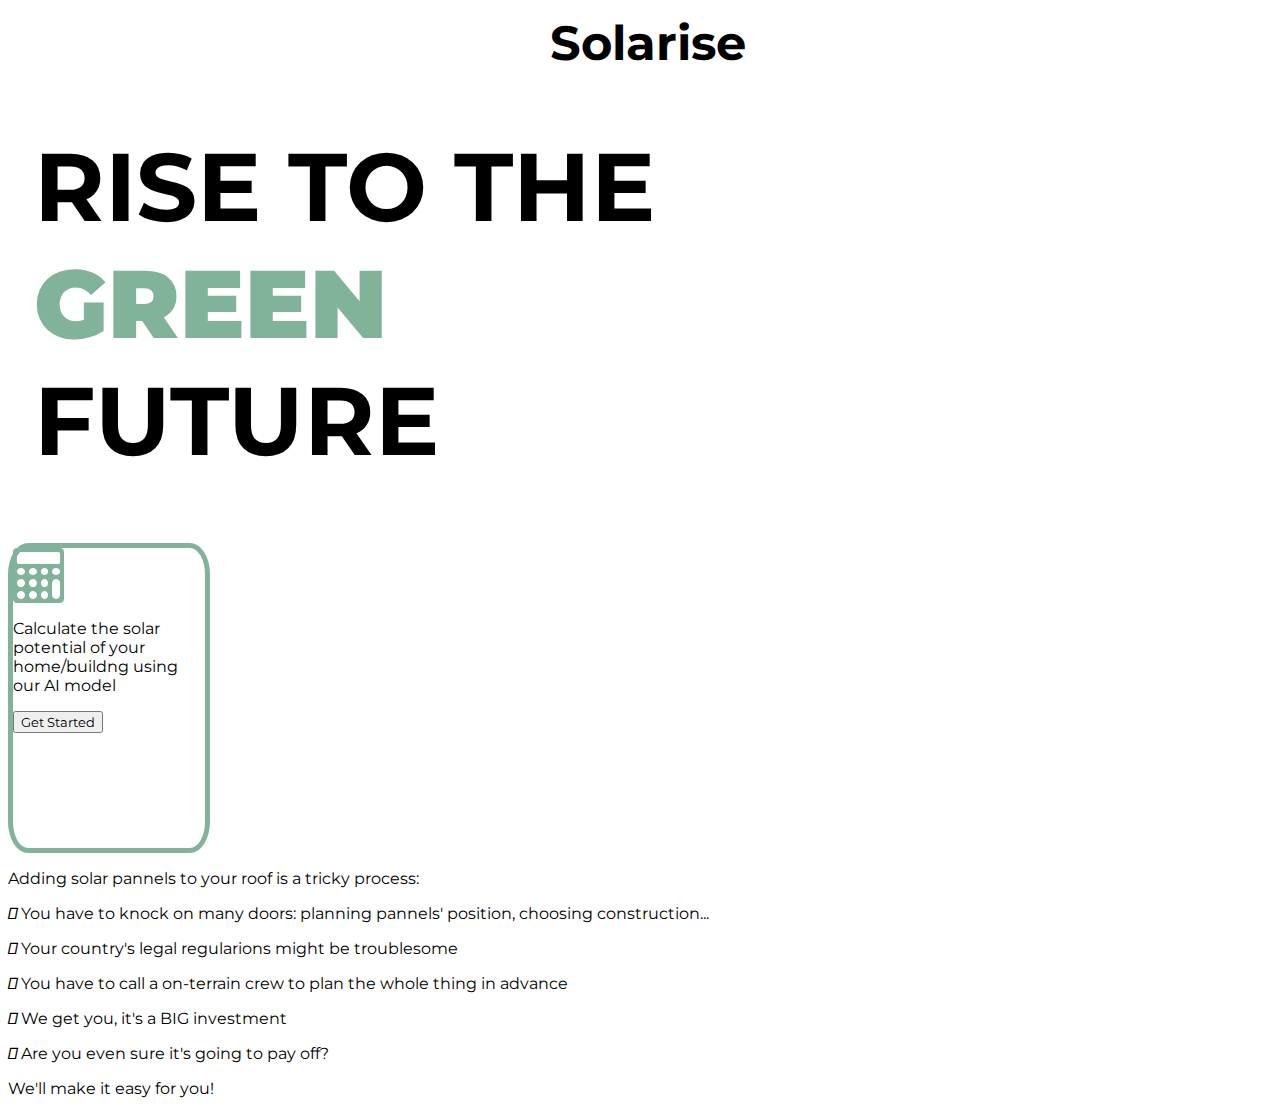
==== front/pages/index.html @ 81bce97b "front files and started landing page" ====
<!DOCTYPE html>
<html>
    <head>
        <meta charset="UTF-8">
        <meta http-equiv="X-UA-Compatible" content="IE=edge">
        <meta name="viewport" content="width=device-width, initial-scale=1.0">
        <link rel="stylesheet" href="../styles/index_style.css" />
        <link rel="preconnect" href="https://fonts.googleapis.com" />
        <link rel="preconnect" href="https://fonts.gstatic.com" crossorigin />
        <link
        href="https://fonts.googleapis.com/css2?family=Mulish:wght@300;400;500;700&family=Sen:wght@400;700;800&display=swap"
        rel="stylesheet"
        />
        <link rel="stylesheet" href="https://cdnjs.cloudflare.com/ajax/libs/font-awesome/4.7.0/css/font-awesome.min.css">
        <link href="https://fonts.googleapis.com/css2?family=Fredoka+One&family=Montserrat:wght@400;600;700;800&display=swap" rel="stylesheet">
        <title>Solarise</title>
    </head>
    <body>
        <!-- <div id="blob_img">
            <svg viewBox="0 0 200 200" xmlns="http://www.w3.org/2000/svg" preserveAspectRatio="none">
                <path fill="#FFB703" d="M43.2,-46.7C58.5,-38.6,75.3,-27.4,80.6,-12C85.9,3.4,79.8,23,67.5,34C55.2,45.1,36.7,47.5,18.8,55.9C0.9,64.2,-16.4,78.4,-29,75.6C-41.6,72.8,-49.4,52.9,-51.8,36.1C-54.3,19.2,-51.2,5.4,-49.3,-9.2C-47.4,-23.8,-46.5,-39.1,-38.5,-48.5C-30.5,-57.9,-15.2,-61.4,-0.7,-60.6C13.9,-59.8,27.8,-54.8,43.2,-46.7Z" transform="translate(100 100)" />
            </svg>
        </div> -->
        <div id="nav">
            <h2>Solarise</h2>
        </div>
        <div class="moto_text">
            <h1>RISE TO THE<br><span class="green">GREEN</span><br>FUTURE</h1>
        </div>

        <div class="hp_card">
            <div class=".icon_holder">
                <i class="fa fa-solid fa fa-calculator greeny card_icon" style="font-size:55px;"></i>
            </div>
            <div class="text">
                <p>Calculate the solar potential of your home/buildng using our AI model</p>
            </div>
            <div class="card_btn">
                <button>Get Started</button>
            </div>
        </div>

        <div class="not_easy">
            <p class="title">Adding solar pannels to your roof is a tricky process:</p>
            <p class="list_elem"><i class="fa-solid fa-circle"></i> You have to knock on many doors: planning pannels' position, choosing construction...</p>
            <p class="list_elem"><i class="fa-solid fa-circle"></i> Your country's legal regularions might be troublesome</p>
            <p class="list_elem"><i class="fa-solid fa-circle"></i> You have to call a on-terrain crew to plan the whole thing in advance</p>
            <p class="list_elem"><i class="fa-solid fa-circle"></i> We get you, it's a BIG investment</p>
            <p class="list_elem"><i class="fa-solid fa-circle"></i> Are you even sure it's going to pay off?</p>
        </div>
        <div class="make_it_easy">
            <p class="title">We'll make it easy for you!</p>
        </div>

    </body>
</html>
---- front/styles/index_style.css ----
* {
    font-family: 'Montserrat', sans-serif;
}

body {
    height: 100%;
    width: 100%;
}

#blob_img {
    margin-left: -30%;
    margin-top: -20%;
    height: 40%;
    width: 75%;
    font-family: 'Gill Sans', 'Gill Sans MT', Calibri, 'Trebuchet MS', sans-serif
}

#nav {
    width: 100%;
    height: 100%;
    position: absolute;
    top: -0.8em;
    font-size: 2em;
    color: white;
    text-align: center;
    color: black;
}

.moto_text {
    position: relative;
    margin-top: 10px;
    color: black;
    font-size: 3em;
    margin-top: 10%;
    margin-left: 2%;
}

.green {
    color: #81b29a;
    font-weight: bolder;
}

.hp_card {
    display: inline-block;
    border: 5px solid #81b29a;
    height: 300px;
    width: 15%;
    border-radius: 10%;
}

.icon_holder {
    height: 50%;
    width: 50%;
    font-size: 50px;
}

.greeny {
    color: #81b29a;
}

.white {
    color: white;
}
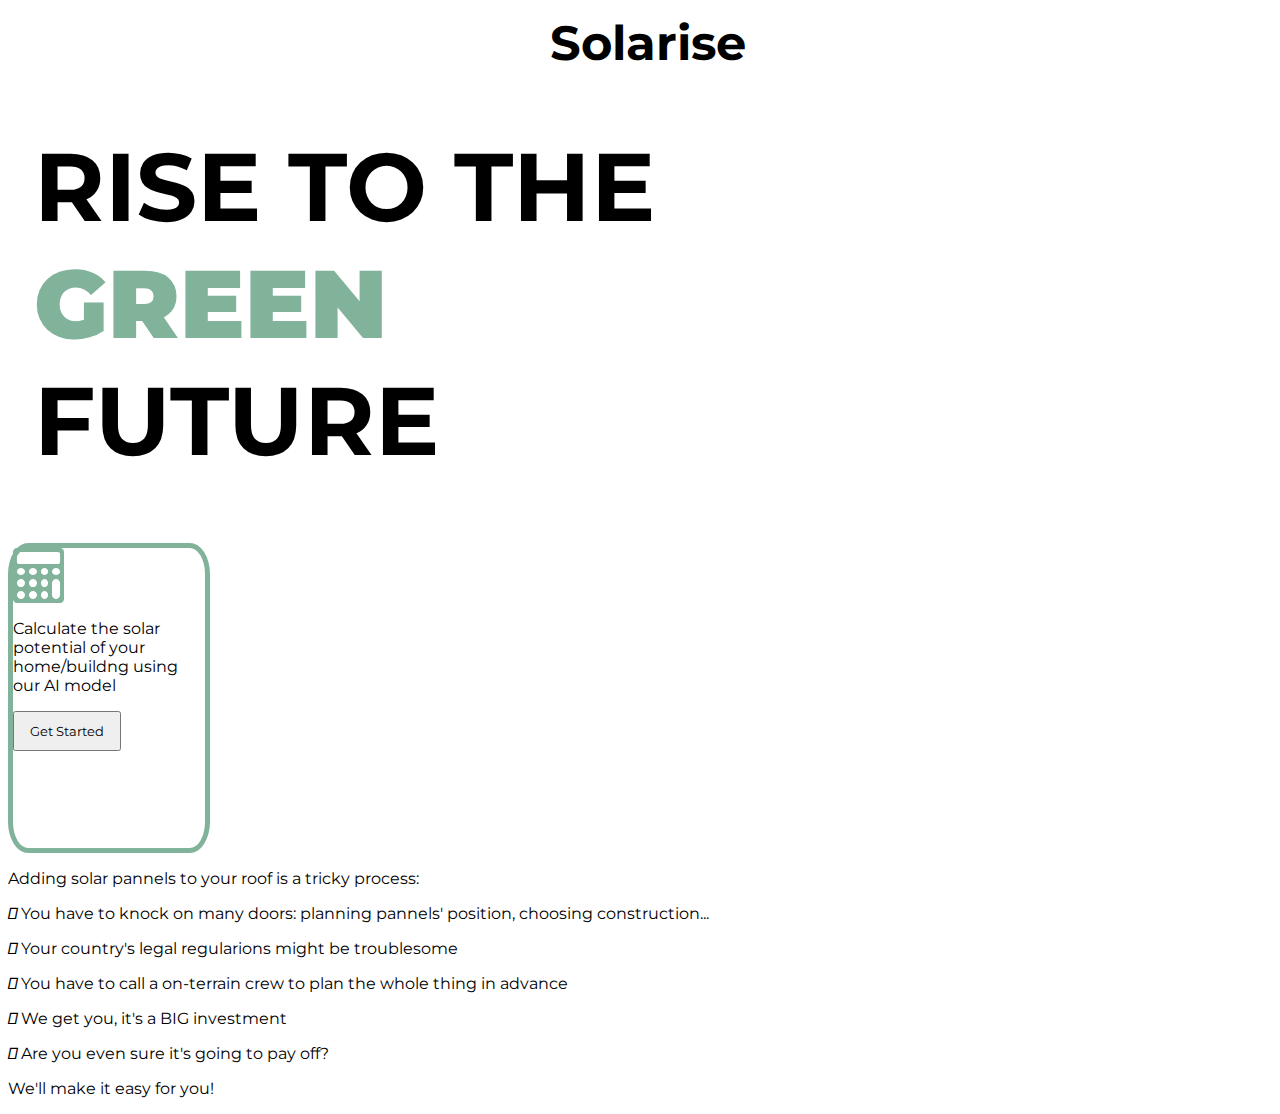
==== commit e7805dac: "button" ====
--- a/front/pages/index.html
+++ b/front/pages/index.html
@@ -36,7 +36,7 @@
                 <p>Calculate the solar potential of your home/buildng using our AI model</p>
             </div>
             <div class="card_btn">
-                <button>Get Started</button>
+                <button class="positive_button">Get Started</button>
             </div>
         </div>
 
--- a/front/styles/index_style.css
+++ b/front/styles/index_style.css
@@ -61,3 +61,7 @@
 .white {
     color: white;
 }
+
+.positive_button {
+    padding: 10px 15px;
+}
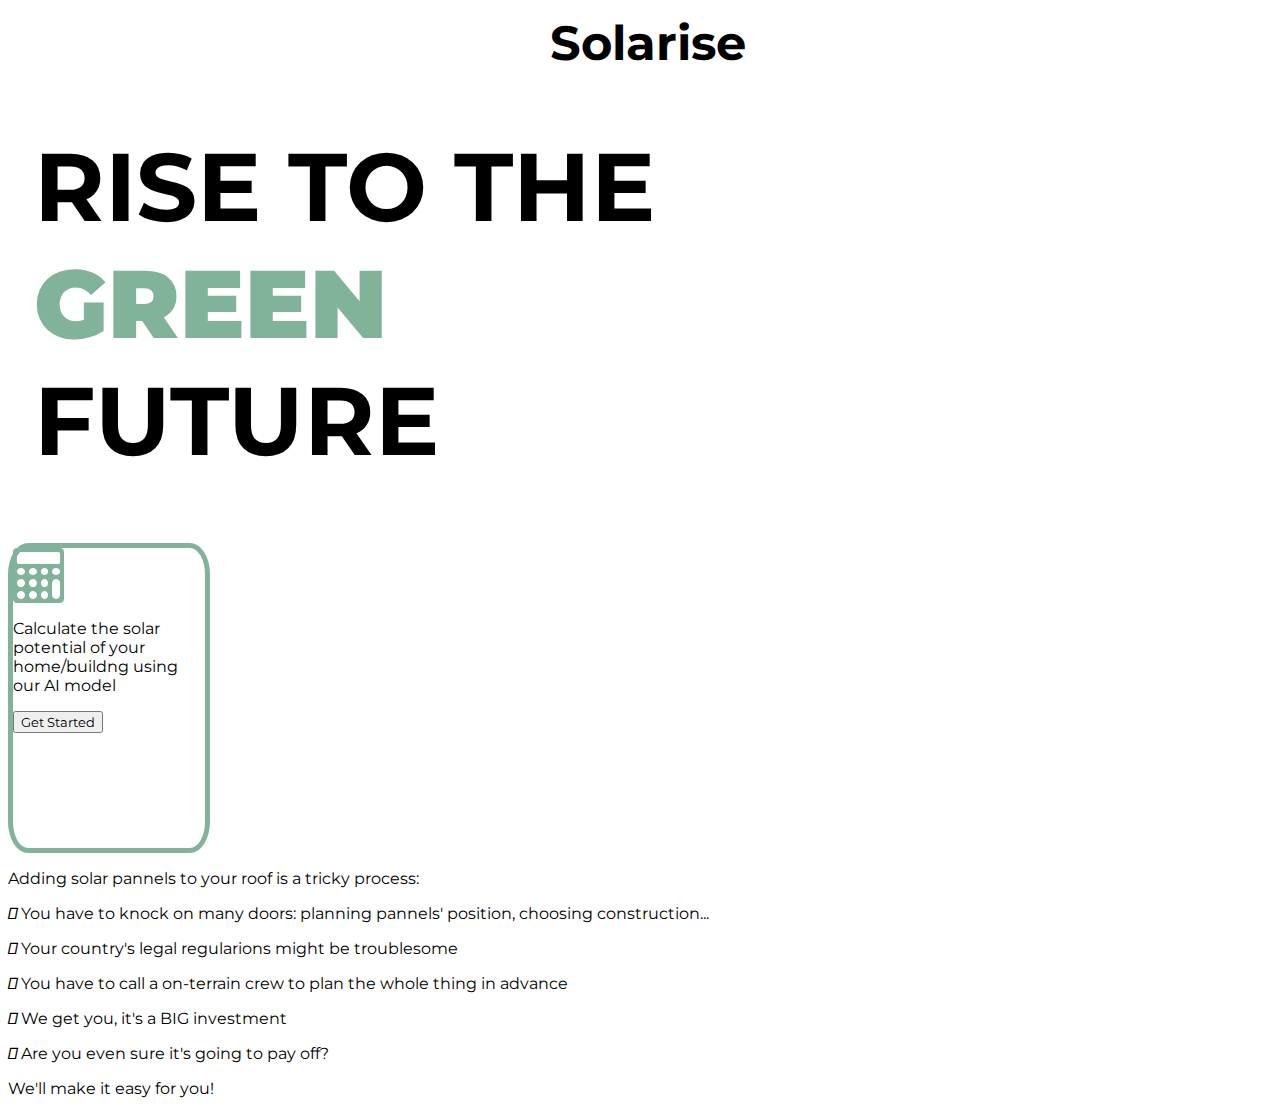
==== commit 2a47b9a6: "Merge branch 'main' of https://github.com/tince250/REHack_solarrise into main" ====
--- a/front/pages/index.html
+++ b/front/pages/index.html
@@ -36,7 +36,7 @@
                 <p>Calculate the solar potential of your home/buildng using our AI model</p>
             </div>
             <div class="card_btn">
-                <button class="positive_button">Get Started</button>
+                <button>Get Started</button>
             </div>
         </div>
 
--- a/front/styles/index_style.css
+++ b/front/styles/index_style.css
@@ -61,7 +61,3 @@
 .white {
     color: white;
 }
-
-.positive_button {
-    padding: 10px 15px;
-}
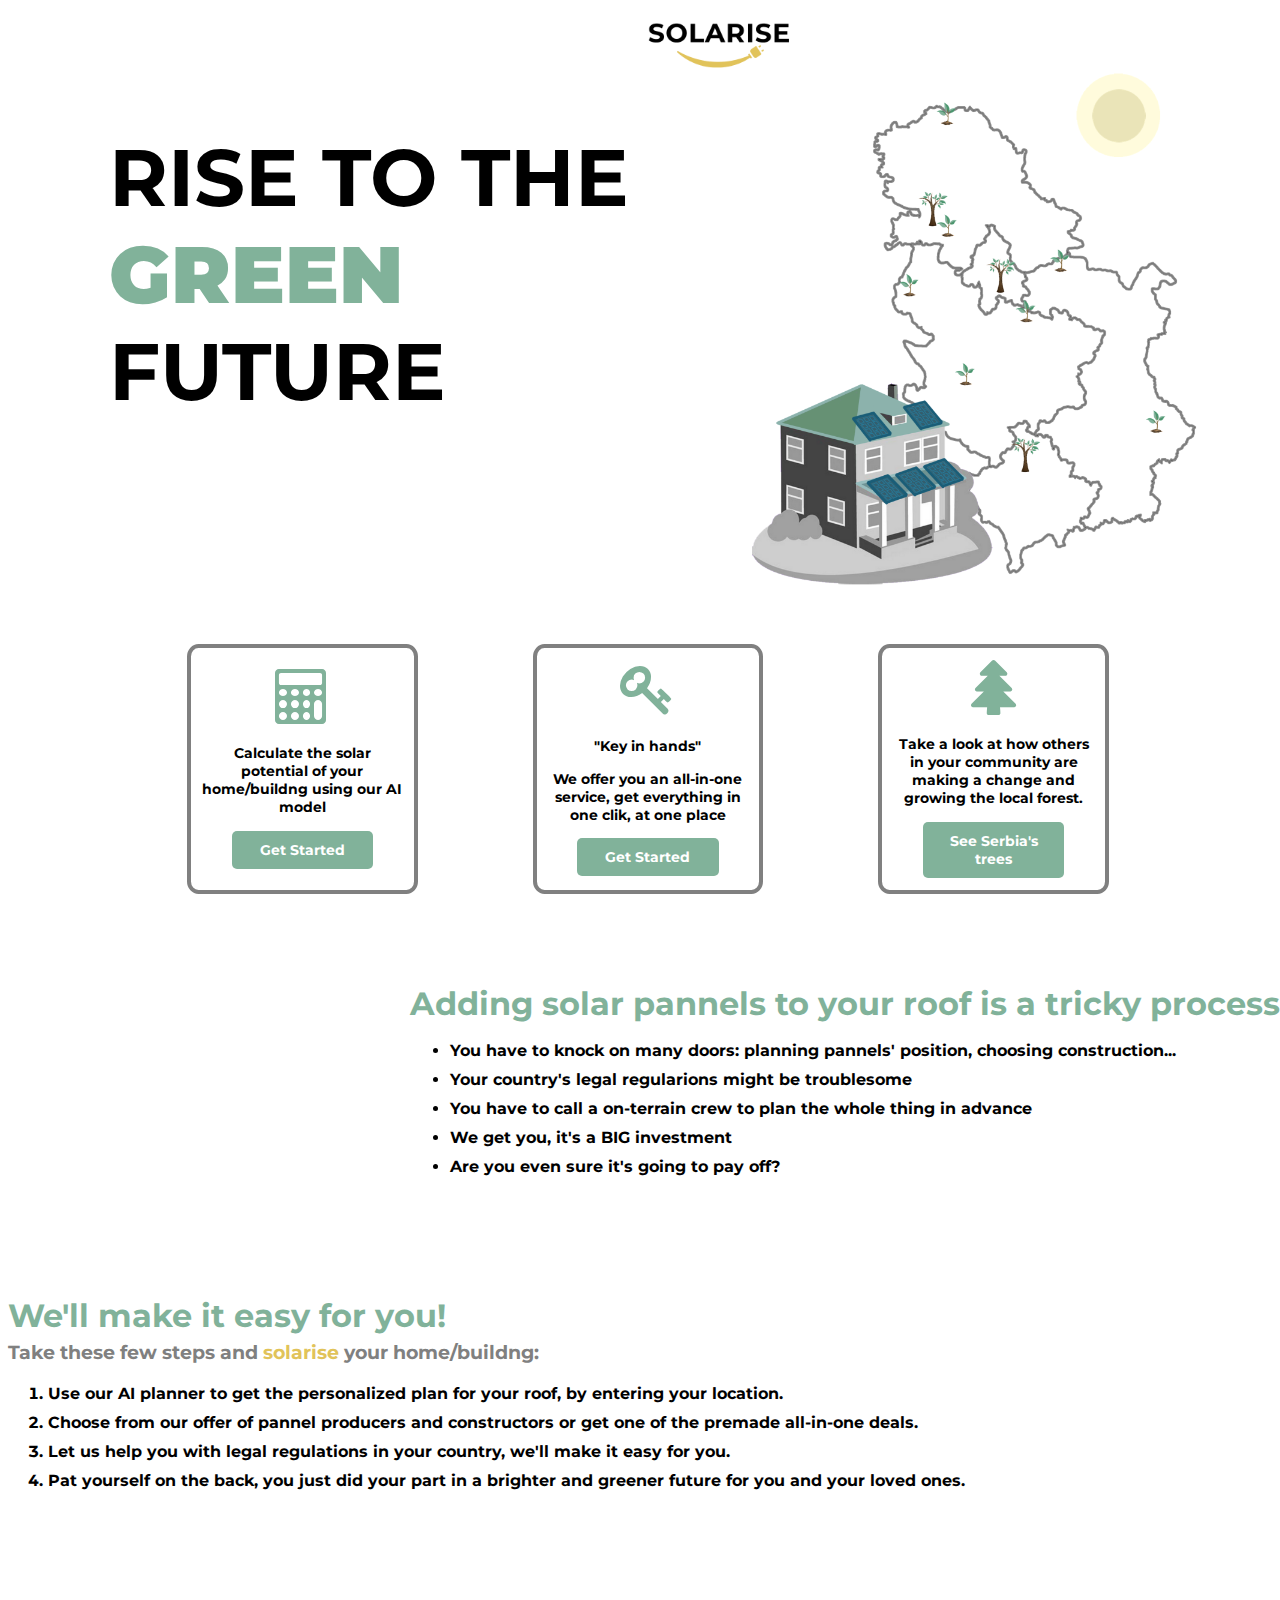
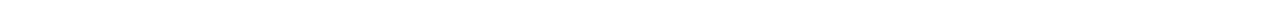
==== commit 5be8dfeb: "added index content" ====
--- a/front/pages/index.html
+++ b/front/pages/index.html
@@ -16,41 +16,95 @@
         <title>Solarise</title>
     </head>
     <body>
-        <!-- <div id="blob_img">
-            <svg viewBox="0 0 200 200" xmlns="http://www.w3.org/2000/svg" preserveAspectRatio="none">
-                <path fill="#FFB703" d="M43.2,-46.7C58.5,-38.6,75.3,-27.4,80.6,-12C85.9,3.4,79.8,23,67.5,34C55.2,45.1,36.7,47.5,18.8,55.9C0.9,64.2,-16.4,78.4,-29,75.6C-41.6,72.8,-49.4,52.9,-51.8,36.1C-54.3,19.2,-51.2,5.4,-49.3,-9.2C-47.4,-23.8,-46.5,-39.1,-38.5,-48.5C-30.5,-57.9,-15.2,-61.4,-0.7,-60.6C13.9,-59.8,27.8,-54.8,43.2,-46.7Z" transform="translate(100 100)" />
-            </svg>
-        </div> -->
         <div id="nav">
-            <h2>Solarise</h2>
+            <!-- <h2>Solarise</h2> -->
+            <img src="../images/logo.png" alt="">
         </div>
-        <div class="moto_text">
-            <h1>RISE TO THE<br><span class="green">GREEN</span><br>FUTURE</h1>
+        <div class="moto_banner">
+            <div class="moto_text">
+                <h1>RISE TO THE<br><span class="green">GREEN</span><br>FUTURE</h1>
+            </div>
+            <div class="map_image">
+                <img src="../images/house_map.png" alt="">
+            </div>
+            
         </div>
+        
 
-        <div class="hp_card">
-            <div class=".icon_holder">
-                <i class="fa fa-solid fa fa-calculator greeny card_icon" style="font-size:55px;"></i>
+        <div class="card_row">
+            <div class="hp_card">
+                <div class="card_content">
+                    <div class="icon_holder">
+                        <i class="fa fa-solid fa fa-calculator greeny card_icon" style="font-size:55px;"></i>
+                    </div>
+                    <div class="text">
+                        <p>Calculate the solar potential of your home/buildng using our AI model</p>
+                    </div>
+                    <div class="card_btn">
+                        <button class="green_button" onclick='openCalculator()'>Get Started</button>
+                    </div>
+                </div>
+                
             </div>
-            <div class="text">
-                <p>Calculate the solar potential of your home/buildng using our AI model</p>
+            <div class="hp_card">
+                <div class="card_content">          
+                    <div class="icon_holder">
+                        <i class="fa fa-solid fa fa-key greeny card_icon" style="font-size:55px;"></i>
+                    </div>
+                    <div class="text">
+                        <p>"Key in hands"</p>
+                        <p>We offer you an all-in-one service, get everything in one clik, at one place</p>
+                    </div>
+                    <div class="card_btn">
+                        <button class="green_button">Get Started</button>
+                    </div>
+                </div>
+                
             </div>
-            <div class="card_btn">
-                <button>Get Started</button>
+            <div class="hp_card">
+                <div class="card_content">
+                    <div class="icon_holder">
+                        <i class="fa fa-solid fa fa-tree greeny card_icon" style="font-size:55px;"></i>
+                    </div>
+                    <div class="text">
+                        <p>Take a look at how others in your community are making a change and growing the local forest.</p>
+                    </div>
+                    <div class="card_btn">
+                        <button class="green_button" onclick='openTree()'>See Serbia's trees</button>
+                    </div>
+                </div>
+                
             </div>
         </div>
 
-        <div class="not_easy">
-            <p class="title">Adding solar pannels to your roof is a tricky process:</p>
-            <p class="list_elem"><i class="fa-solid fa-circle"></i> You have to knock on many doors: planning pannels' position, choosing construction...</p>
-            <p class="list_elem"><i class="fa-solid fa-circle"></i> Your country's legal regularions might be troublesome</p>
-            <p class="list_elem"><i class="fa-solid fa-circle"></i> You have to call a on-terrain crew to plan the whole thing in advance</p>
-            <p class="list_elem"><i class="fa-solid fa-circle"></i> We get you, it's a BIG investment</p>
-            <p class="list_elem"><i class="fa-solid fa-circle"></i> Are you even sure it's going to pay off?</p>
+        
+        <div class="not_easy_panel">
+            <!-- <div>
+                <img src="../images/house_panels.png" alt="">
+            </div> -->
+            <div class="not_easy">
+                <p class="title">Adding solar pannels to your roof is a tricky process:</p>
+                <ul>
+                    <li>You have to knock on many doors: planning pannels' position, choosing construction...</li>
+                    <li>Your country's legal regularions might be troublesome</li>
+                    <li>You have to call a on-terrain crew to plan the whole thing in advance</li>
+                    <li>We get you, it's a BIG investment</li>
+                    <li>Are you even sure it's going to pay off?</li>
+            </div>
         </div>
+        
         <div class="make_it_easy">
-            <p class="title">We'll make it easy for you!</p>
+            <div class="make_easy">
+                <p class="title">We'll make it easy for you!</p>
+                <p class="subtitle">Take these few steps and <span class="yellow">solarise</span> your home/buildng:</p>
+                <ol>
+                    <li>Use our AI planner to get the personalized plan for your roof, by entering your location.</li>
+                    <li>Choose from our offer of pannel producers and constructors or get one of the premade all-in-one deals.</li>
+                    <li>Let us help you with legal regulations in your country, we'll make it easy for you.</li>
+                    <li>Pat yourself on the back, you just did your part in a brighter and greener future for you and your loved ones.</li>
+                </ol>
+            </div>
         </div>
-
+        <script src="../scripts/index.js"></script>
     </body>
 </html>--- a/front/styles/index_style.css
+++ b/front/styles/index_style.css
@@ -1,5 +1,6 @@
 * {
     font-family: 'Montserrat', sans-serif;
+    box-sizing: border-box;
 }
 
 body {
@@ -7,30 +8,37 @@
     width: 100%;
 }
 
-#blob_img {
-    margin-left: -30%;
-    margin-top: -20%;
-    height: 40%;
-    width: 75%;
-    font-family: 'Gill Sans', 'Gill Sans MT', Calibri, 'Trebuchet MS', sans-serif
-}
 
 #nav {
     width: 100%;
     height: 100%;
     position: absolute;
-    top: -0.8em;
-    font-size: 2em;
+    font-size: 1.5em;
     color: white;
     text-align: center;
     color: black;
+}
+
+#nav img{
+    height: 2em;
+    position: absolute;
+    font-size: 1.5em;
+    color: white;
+    text-align: center;
+    color: black;
+}
+
+.moto_banner {
+    display: grid;
+    grid-template-columns: 1fr 1fr;
+    margin: 20px 7%;
 }
 
 .moto_text {
     position: relative;
-    margin-top: 10px;
+    margin-top: 20px;
     color: black;
-    font-size: 3em;
+    font-size: 2.5em;
     margin-top: 10%;
     margin-left: 2%;
 }
@@ -41,18 +49,20 @@
 }
 
 .hp_card {
-    display: inline-block;
-    border: 5px solid #81b29a;
-    height: 300px;
-    width: 15%;
-    border-radius: 10%;
-}
-
-.icon_holder {
-    height: 50%;
-    width: 50%;
-    font-size: 50px;
-}
+    border: 4px solid #808080;
+    height: 250px;
+    width: 20%;
+    border-radius: 5%;
+    vertical-align: middle;
+    display: flex;
+    align-items: center;
+    justify-content: center;
+    font-weight: bold;
+    font-size: 0.9em;
+    padding-left: 10px;
+    padding-right: 10px;
+}
+
 
 .greeny {
     color: #81b29a;
@@ -61,3 +71,168 @@
 .white {
     color: white;
 }
+
+.card_button {
+    text-align: center;
+    display: inline-block;
+}
+
+.card_content {
+    text-align: center;
+}
+
+.green_button {
+    width: 70%;
+    height: 20%;
+    padding: 10px 15px;
+    background-color: #81b29a;
+    color: white;
+    border: none;
+    border-radius: 5px;
+    font-size: 1em;
+    font-weight: bold;
+    display: inline-block;
+    margin: 0 auto;
+    cursor: pointer;
+}
+
+.text {
+    text-align: center;
+}
+
+.card_row {
+    display: flex;
+    flex-wrap: wrap;
+    flex-direction: row;
+    justify-content: space-evenly;
+    margin: 5%;
+}
+
+.icon_holder {
+    margin-bottom: 20px;
+}
+
+.not_easy_panel {
+    margin-top: 5%;
+    width: 100%;
+    height: 300px;
+}
+
+.not_easy {
+    float: right;
+}
+
+.make_it_easy {
+    
+    width: 100%;
+    height: 300px;
+}
+
+li {
+    font-weight: bold;
+    margin-bottom: 10px;
+}
+
+ol {
+    margin-top: 1.5%;
+}
+
+ul {
+    margin-top: 2%;
+}
+
+.yellow {
+    color: #e1c35a;
+}
+
+.title {
+    font-size: 2em;
+    color: #81b29a;
+    font-weight: bold;
+    margin: 3% 0 0 0;
+}
+
+.list_elem {
+    font-weight: bold;
+}
+
+.subtitle {
+    font-weight: bold;
+    font-size: 1.2em;
+    margin-top: 5px;
+    color: #808080;
+}
+
+.map_image {
+    margin-top: 10px;
+    height: 550px;
+}
+
+.map_image img{
+    height: 600px;
+    float: right;
+}
+
+.moto_images {
+    display: grid;
+    grid-template-columns: 1fr 1fr;
+}
+
+.house_image {
+    margin-top: 10px;
+    height: 550px;
+    margin-right: -10%;
+    margin-bottom: -10%;
+}
+
+.house_image img{
+    height: 500px;
+    float: right;
+}
+
+
+@media screen and (max-width: 800px) {
+    .hp_card {
+      width: 100%;
+      margin-top: 5%;
+    }
+
+    .title {
+        font-size: 1.5em;
+        color: #81b29a;
+        font-weight: bold;
+        margin: 3% 0 0 0;
+    }
+
+    .moto_banner {
+        display: block;
+    }
+
+    .map_image {
+        margin-top: -30px;
+        height: 450px;
+    }
+
+    .map_image img{
+        height: 450px;
+    }
+
+
+    .moto_text {
+        margin-top: 20%;
+        width: 100%;
+    }
+
+    .make_it_easy {
+        margin-top: 20px;
+        margin-bottom: 100px;
+    }
+
+    #nav {
+        font-size: 1em;
+    }
+
+    .moto_text {
+        font-size: 1.8em;
+    }
+  }